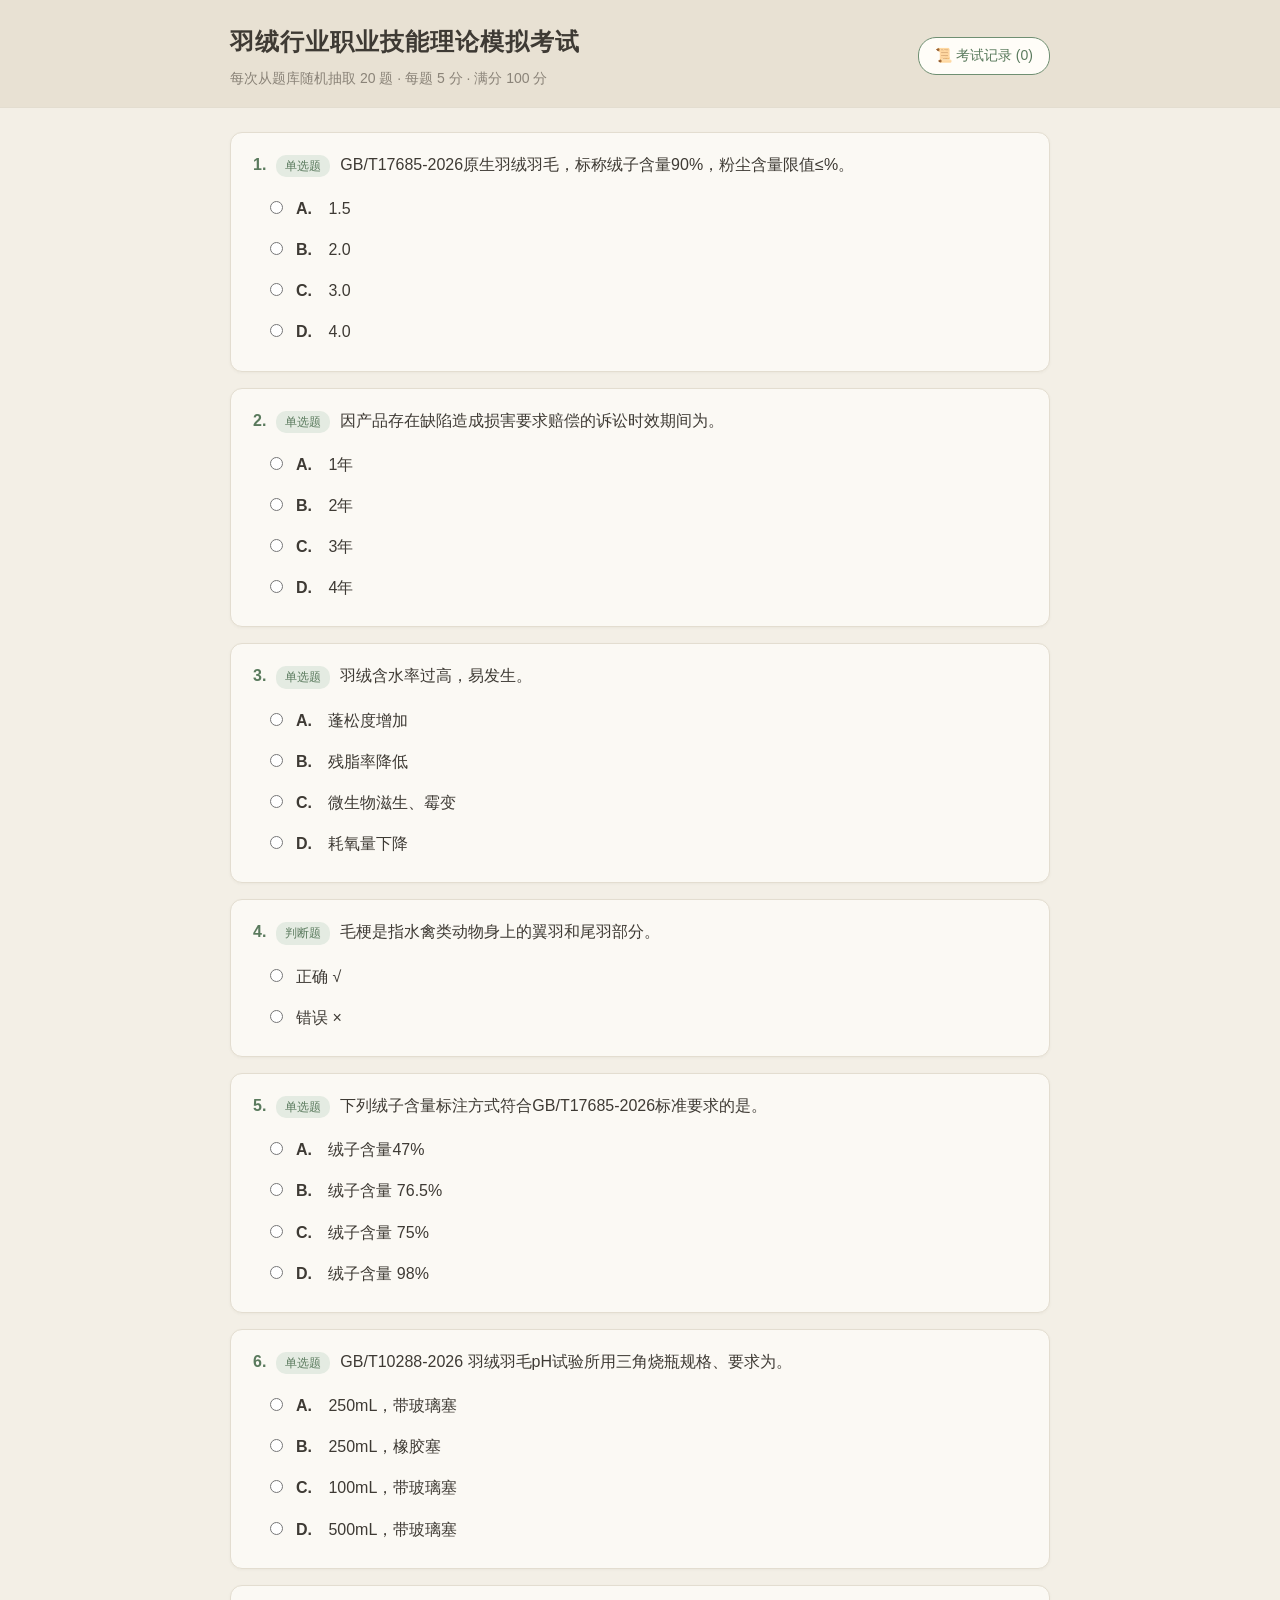
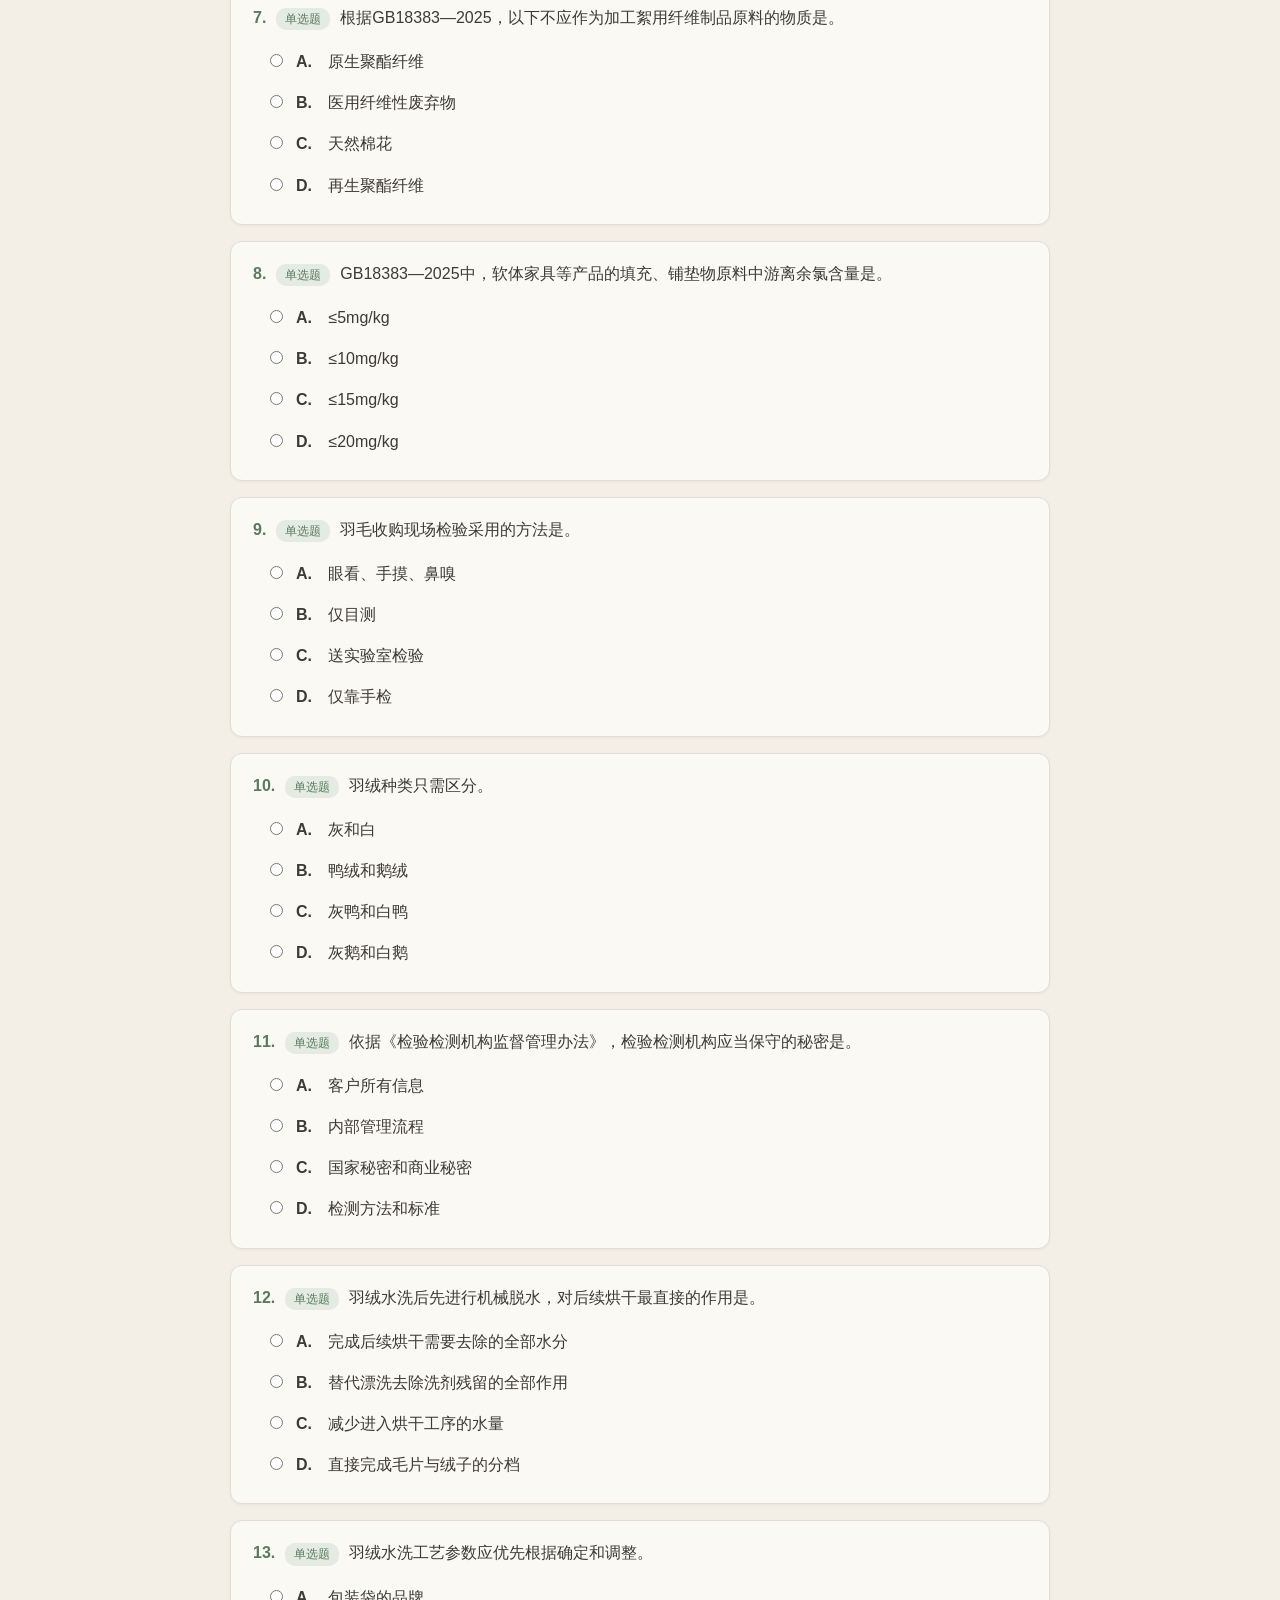
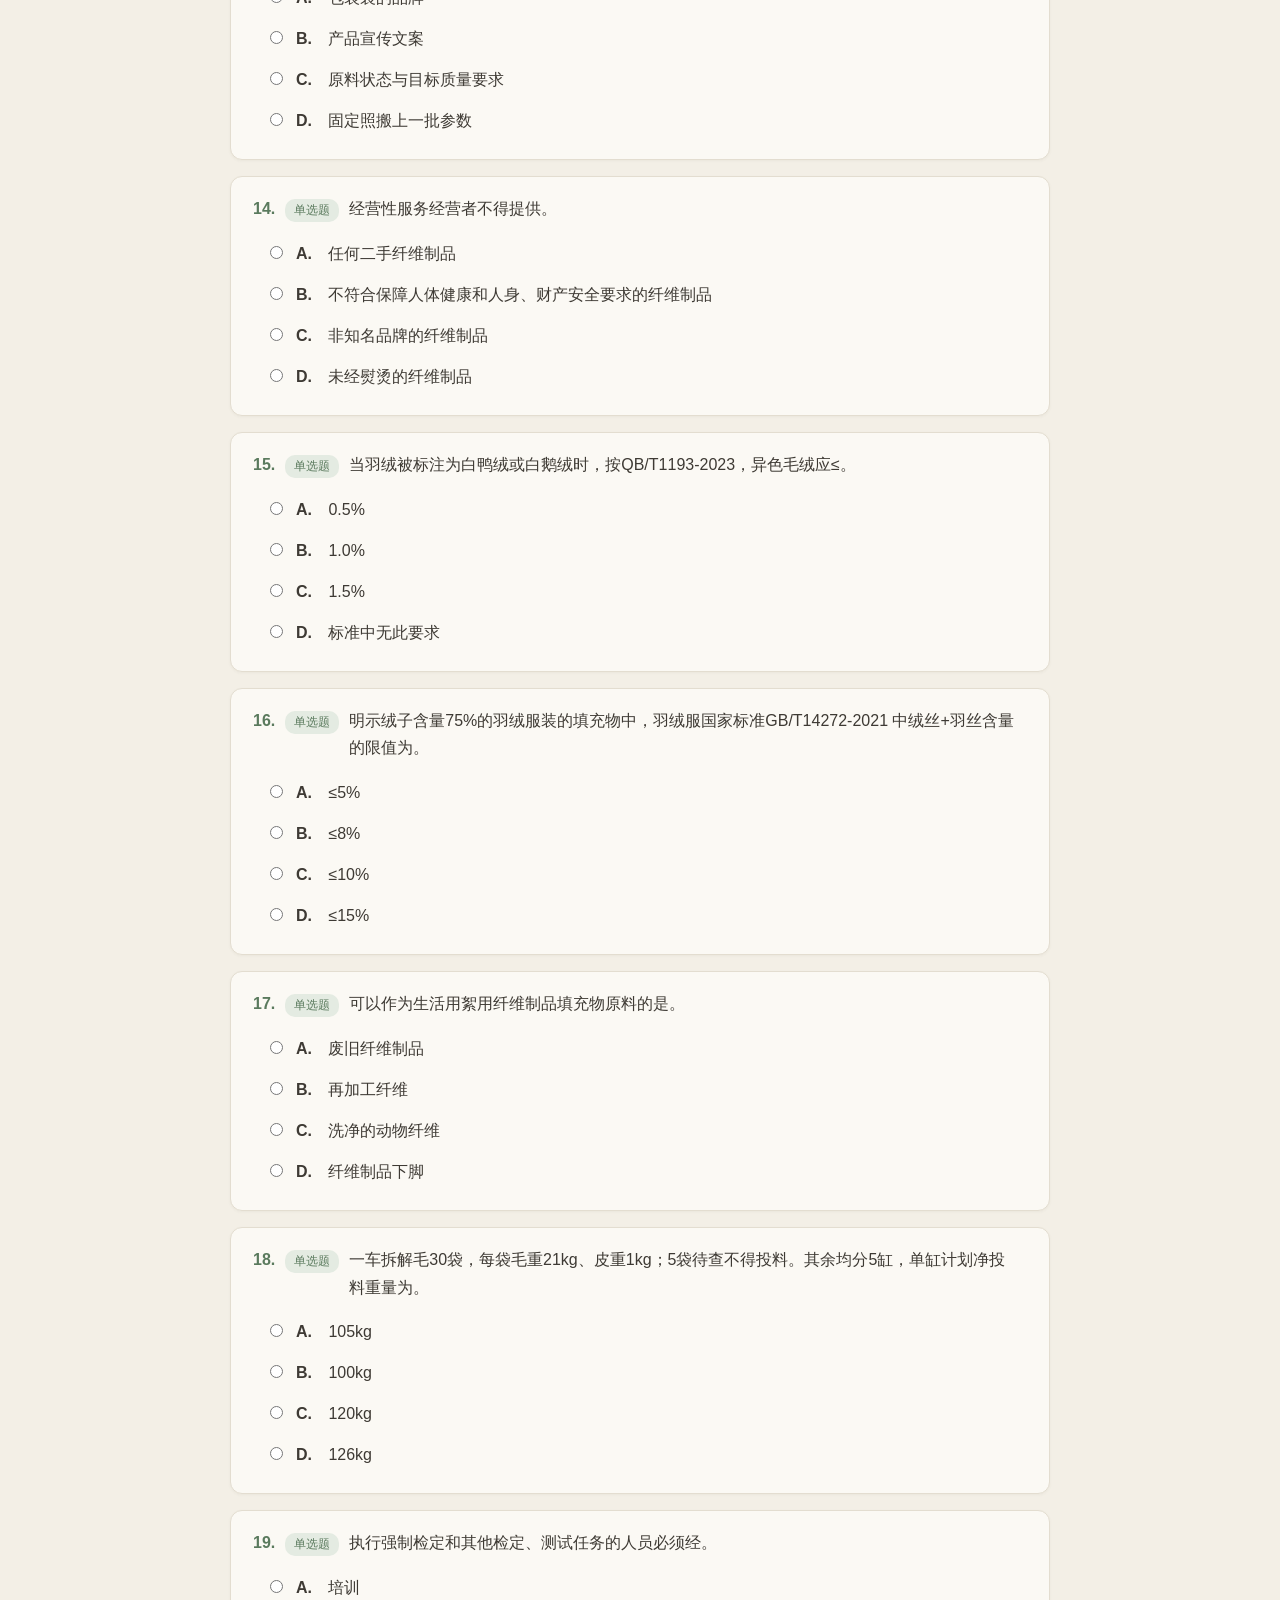
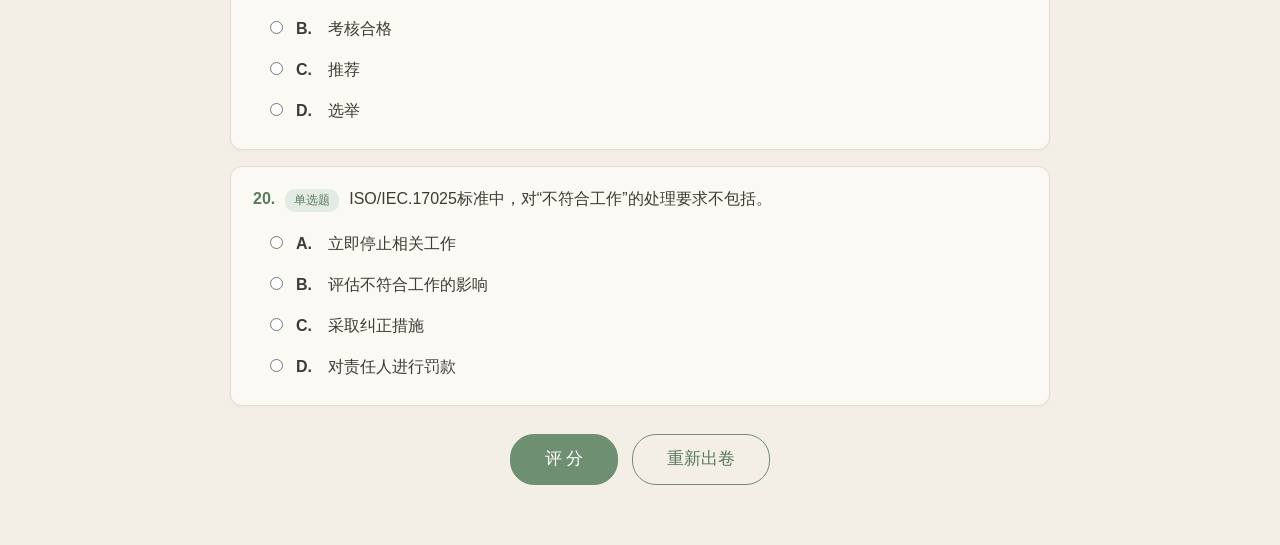
==== index.html @ 8d68539e "Initial commit: KLF Exam web app and 1000 questions bank" ====
<!DOCTYPE html>
<html lang="zh-CN">
<head>
  <meta charset="UTF-8">
  <meta name="viewport" content="width=device-width, initial-scale=1.0">
  <title>羽绒行业职业技能理论模拟考试</title>
  <link rel="stylesheet" href="style.css">
</head>
<body>
  <header class="topbar">
    <div class="wrap header-wrap">
      <div>
        <h1>羽绒行业职业技能理论模拟考试</h1>
        <p class="sub">每次从题库随机抽取 20 题 · 每题 5 分 · 满分 100 分</p>
      </div>
      <div class="header-tools">
        <button id="historyBtn" type="button" class="btn ghost-small">📜 考试记录 (<span id="historyCount">0</span>)</button>
      </div>
    </div>
  </header>

  <main class="wrap">
    <div id="docxBanner" class="docx-banner hidden">
      <div class="docx-info">
        <span class="docx-icon">📄</span>
        <div>
          <strong>已完成评分！标准题库 Word 档已解锁</strong>
          <p>您可以点击链接下载《KLF_羽绒行业理论考试题库_完整1000题.docx》以核对全套题库与标准答案。</p>
        </div>
      </div>
      <a id="downloadDocxLink" href="#" target="_blank" class="btn primary-small">📥 打开 / 下载题库 Word 档</a>
    </div>

    <div id="scoreBox" class="score-box hidden"></div>
    <form id="exam" autocomplete="off"></form>
    <div class="actions">
      <button id="gradeBtn" type="button" class="btn primary">评 分</button>
      <button id="newBtn" type="button" class="btn ghost">重新出卷</button>
    </div>
  </main>

  <!-- 考试历史记录弹窗 -->
  <div id="historyModal" class="modal-overlay hidden">
    <div class="modal-card">
      <div class="modal-head">
        <h2>考试历史成绩记录</h2>
        <button id="closeModalBtn" type="button" class="close-btn">&times;</button>
      </div>
      <div class="modal-body">
        <div id="historyList" class="history-list"></div>
        <div id="historyDetail" class="history-detail hidden">
          <button id="backToListBtn" type="button" class="btn-text">← 返回记录列表</button>
          <div id="detailContent"></div>
        </div>
      </div>
    </div>
  </div>

  <script src="app.js"></script>
</body>
</html>
---- style.css ----
:root {
  --bg: #f3efe6;
  --card: #fbf9f4;
  --border: #e3ddd0;
  --text: #3e3a34;
  --muted: #8a8378;
  --accent: #6f8f72;
  --accent-dark: #5a7a5d;
  --hover: #efeadf;
  --ok: #2f8a4c;
  --ok-bg: #e6f2e8;
  --bad: #c2453f;
  --bad-bg: #f8e7e4;
}

* { box-sizing: border-box; }

body {
  margin: 0;
  background: var(--bg);
  color: var(--text);
  font-family: "PingFang SC", "Microsoft YaHei", "Noto Sans SC", sans-serif;
  font-size: 16px;
  line-height: 1.7;
}

.wrap { max-width: 860px; margin: 0 auto; padding: 0 20px; }

.topbar {
  background: #e8e1d3;
  border-bottom: 1px solid var(--border);
  padding: 22px 0 16px;
  margin-bottom: 24px;
}
.topbar h1 { margin: 0; font-size: 24px; font-weight: 600; letter-spacing: 1px; }
.topbar .sub { margin: 4px 0 0; color: var(--muted); font-size: 14px; }

.card {
  background: var(--card);
  border: 1px solid var(--border);
  border-radius: 12px;
  padding: 18px 22px;
  margin-bottom: 16px;
  box-shadow: 0 1px 3px rgba(80, 70, 50, 0.05);
}

.q-head { display: flex; gap: 10px; align-items: baseline; margin-bottom: 10px; }
.q-no { font-weight: 600; color: var(--accent-dark); white-space: nowrap; }
.q-type {
  font-size: 12px;
  color: var(--accent-dark);
  background: #e4ebe2;
  border-radius: 10px;
  padding: 1px 9px;
  white-space: nowrap;
}
.q-text { flex: 1; }
.q-mark { margin-left: auto; font-weight: 600; white-space: nowrap; }
.q-mark.ok { color: var(--ok); }
.q-mark.bad { color: var(--bad); }

.opt {
  display: flex;
  align-items: flex-start;
  gap: 10px;
  padding: 7px 12px;
  border-radius: 8px;
  cursor: pointer;
  transition: background 0.15s;
}
.opt:hover { background: var(--hover); }
.opt input { margin-top: 6px; accent-color: var(--accent); }
.opt .key { font-weight: 600; min-width: 1.4em; }

.opt.correct { color: var(--ok); background: var(--ok-bg); font-weight: 600; }
.opt.wrong { color: var(--bad); background: var(--bad-bg); text-decoration: line-through; }
.graded .opt { cursor: default; }
.graded .opt:hover:not(.correct):not(.wrong) { background: transparent; }

textarea {
  width: 100%;
  min-height: 120px;
  padding: 10px 12px;
  border: 1px solid var(--border);
  border-radius: 8px;
  background: #fffdf8;
  color: var(--text);
  font: inherit;
  resize: vertical;
}
textarea:focus { outline: none; border-color: var(--accent); }

.ref {
  margin-top: 12px;
  padding: 12px 14px;
  border-left: 4px solid var(--ok);
  background: var(--ok-bg);
  color: var(--ok);
  border-radius: 6px;
  white-space: pre-wrap;
}
.self-grade { margin-top: 10px; display: flex; gap: 10px; align-items: center; color: var(--muted); font-size: 14px; }
.self-grade button {
  border: 1px solid var(--border);
  background: #fff;
  border-radius: 6px;
  padding: 4px 12px;
  cursor: pointer;
  font: inherit;
}
.self-grade button.on-ok { background: var(--ok); color: #fff; border-color: var(--ok); }
.self-grade button.on-bad { background: var(--bad); color: #fff; border-color: var(--bad); }

.unanswered { color: var(--bad); font-size: 14px; margin-top: 6px; }

.actions { display: flex; justify-content: center; gap: 14px; margin: 28px 0 60px; }
.btn {
  font: inherit;
  font-size: 17px;
  padding: 10px 34px;
  border-radius: 24px;
  cursor: pointer;
  border: 1px solid var(--accent);
  transition: background 0.15s;
}
.btn.primary { background: var(--accent); color: #fff; }
.btn.primary:hover { background: var(--accent-dark); }
.btn.primary:disabled { background: #b9c4b6; border-color: #b9c4b6; cursor: default; }
.btn.ghost { background: transparent; color: var(--accent-dark); }
.btn.ghost:hover { background: #e4ebe2; }

.header-wrap {
  display: flex;
  justify-content: space-between;
  align-items: center;
  flex-wrap: wrap;
  gap: 12px;
}

.docx-banner {
  display: flex;
  justify-content: space-between;
  align-items: center;
  flex-wrap: wrap;
  gap: 14px;
  background: #eaf3eb;
  border: 1px solid #b8dabf;
  border-radius: 10px;
  padding: 14px 18px;
  margin-bottom: 20px;
  box-shadow: 0 1px 3px rgba(47, 138, 76, 0.08);
}
.docx-info {
  display: flex;
  gap: 12px;
  align-items: center;
}
.docx-icon { font-size: 28px; }
.docx-info strong { color: var(--ok); font-size: 16px; }
.docx-info p { margin: 3px 0 0; color: #556b57; font-size: 13px; }

.btn.primary-small {
  font: inherit;
  font-size: 14px;
  padding: 8px 18px;
  border-radius: 20px;
  text-decoration: none;
  background: var(--ok);
  color: #fff;
  border: 1px solid var(--ok);
  cursor: pointer;
  transition: background 0.15s;
  display: inline-block;
  white-space: nowrap;
}
.btn.primary-small:hover { background: #26723e; }

.btn.ghost-small {
  font: inherit;
  font-size: 14px;
  padding: 6px 16px;
  border-radius: 18px;
  cursor: pointer;
  border: 1px solid var(--accent);
  background: #fffdf8;
  color: var(--accent-dark);
  transition: all 0.15s;
}
.btn.ghost-small:hover { background: #e4ebe2; }

/* Modal 彈窗樣式 */
.modal-overlay {
  position: fixed;
  inset: 0;
  background: rgba(30, 25, 20, 0.45);
  display: flex;
  align-items: center;
  justify-content: center;
  z-index: 1000;
  padding: 20px;
}
.modal-card {
  background: var(--card);
  border: 1px solid var(--border);
  border-radius: 14px;
  width: 100%;
  max-width: 820px;
  max-height: 85vh;
  display: flex;
  flex-direction: column;
  box-shadow: 0 10px 30px rgba(0, 0, 0, 0.15);
}
.modal-head {
  display: flex;
  justify-content: space-between;
  align-items: center;
  padding: 16px 22px;
  border-bottom: 1px solid var(--border);
}
.modal-head h2 { margin: 0; font-size: 20px; color: var(--text); }
.close-btn {
  background: transparent;
  border: none;
  font-size: 28px;
  color: var(--muted);
  cursor: pointer;
  line-height: 1;
}
.close-btn:hover { color: var(--bad); }

.modal-body {
  padding: 20px;
  overflow-y: auto;
  flex: 1;
}

.history-item {
  display: flex;
  justify-content: space-between;
  align-items: center;
  padding: 14px 18px;
  border: 1px solid var(--border);
  border-radius: 10px;
  margin-bottom: 12px;
  background: #fffdf8;
  cursor: pointer;
  transition: all 0.15s;
}
.history-item:hover {
  background: var(--hover);
  border-color: var(--accent);
  transform: translateY(-1px);
}
.history-score { font-size: 22px; font-weight: 700; color: var(--accent-dark); }
.history-date { color: var(--muted); font-size: 13px; }
.history-stats { font-size: 14px; color: var(--text); margin-top: 3px; }
.btn-text {
  background: transparent;
  border: none;
  color: var(--accent-dark);
  font: inherit;
  font-weight: 600;
  cursor: pointer;
  padding: 0 0 14px;
  display: inline-block;
}
.btn-text:hover { text-decoration: underline; }

.history-detail-item {
  border: 1px solid var(--border);
  border-radius: 8px;
  padding: 14px 16px;
  margin-bottom: 12px;
  background: #fffdf8;
}
.history-detail-item.ok-border { border-left: 4px solid var(--ok); }
.history-detail-item.bad-border { border-left: 4px solid var(--bad); }
.history-detail-item.pending-border { border-left: 4px solid var(--muted); }

.score-box {
  text-align: center;
  background: var(--card);
  border: 1px solid var(--border);
  border-radius: 12px;
  padding: 18px;
  margin-bottom: 20px;
}
.score-box .big { font-size: 40px; font-weight: 700; color: var(--accent-dark); }
.score-box .detail { color: var(--muted); font-size: 14px; }
.hidden { display: none !important; }
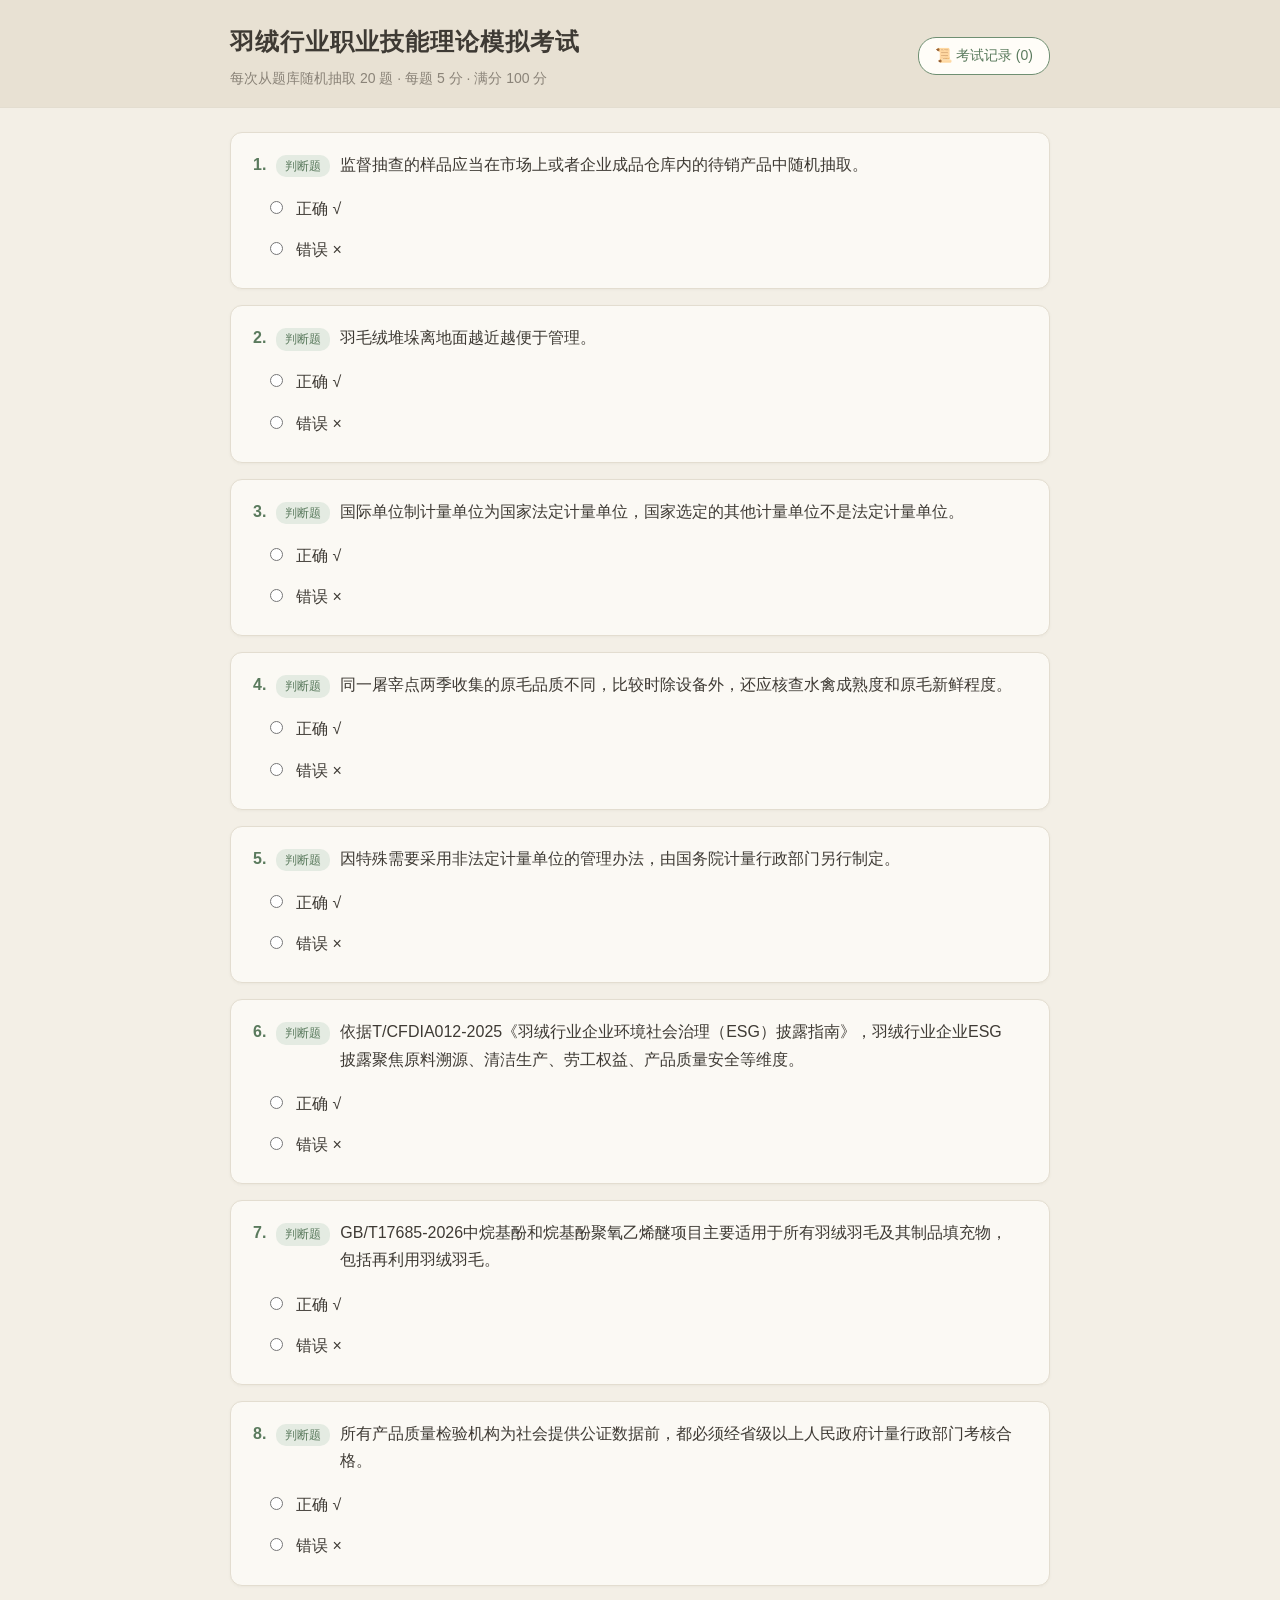
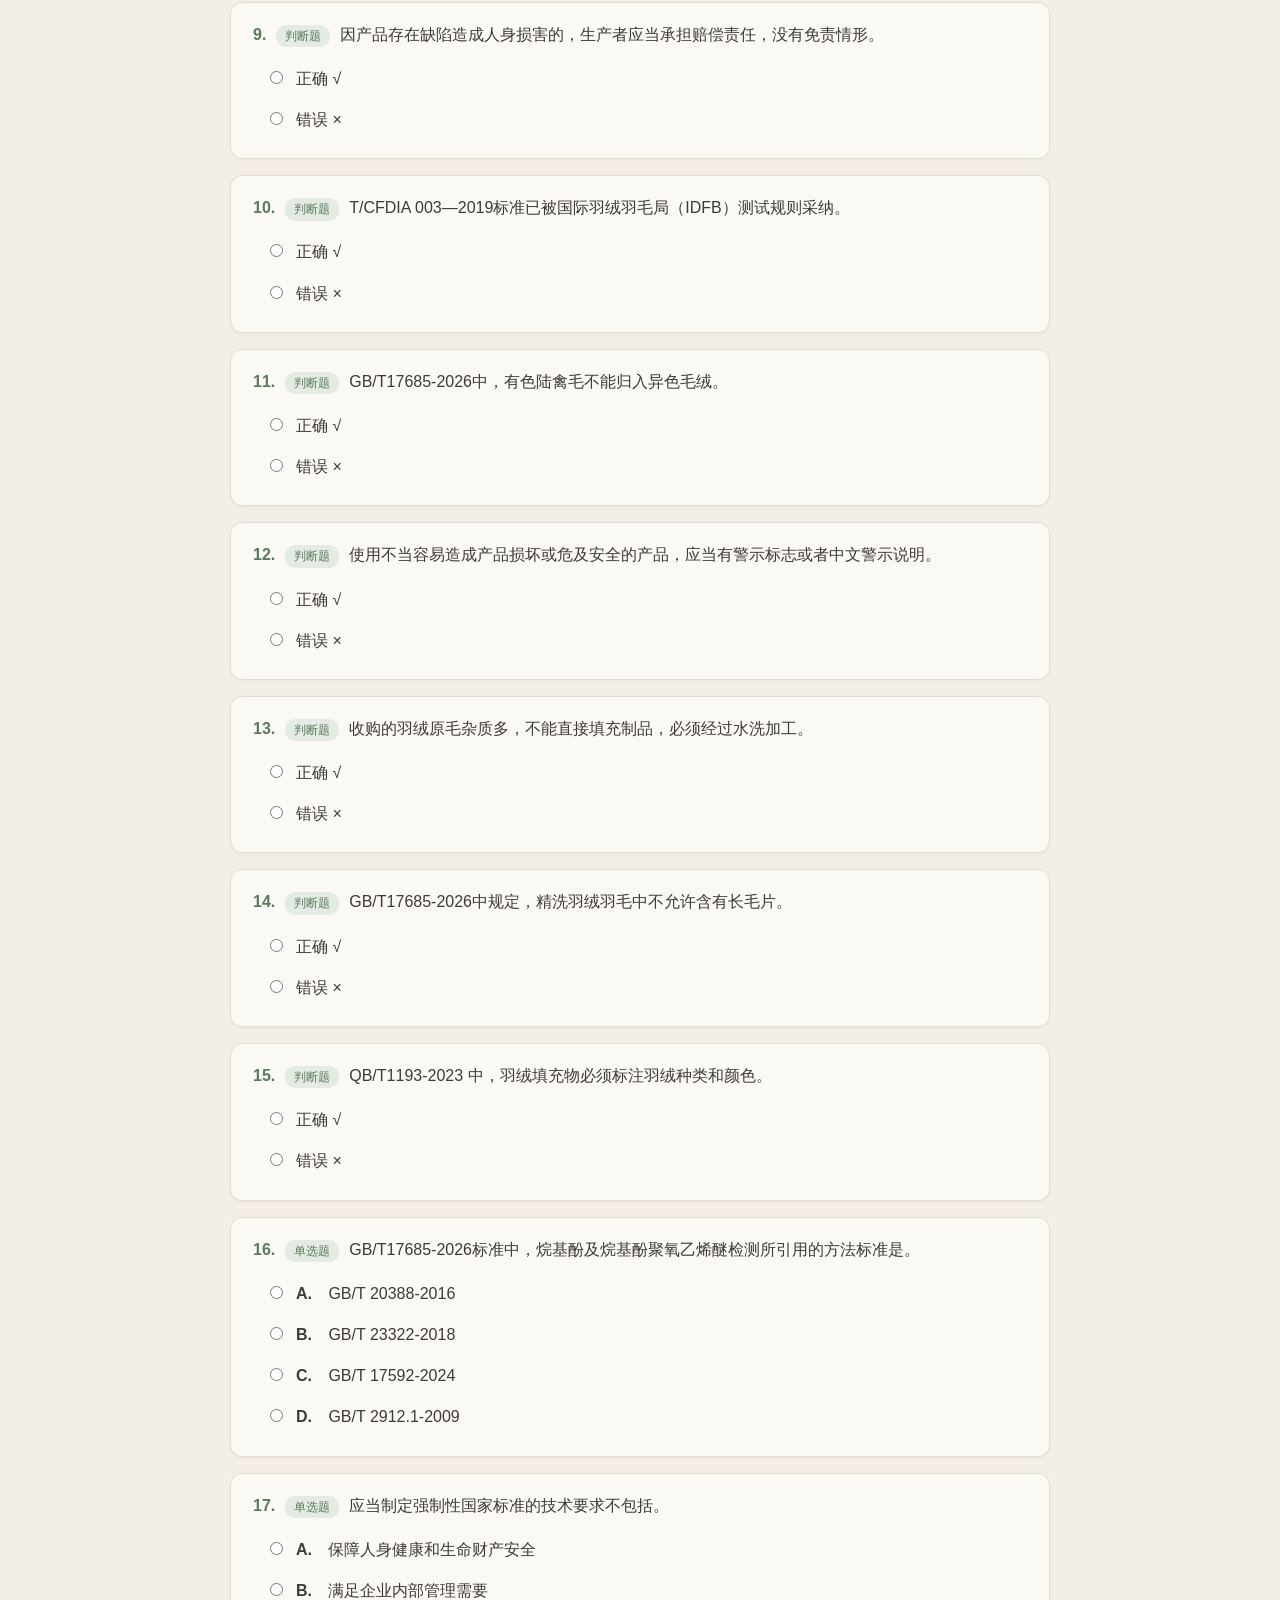
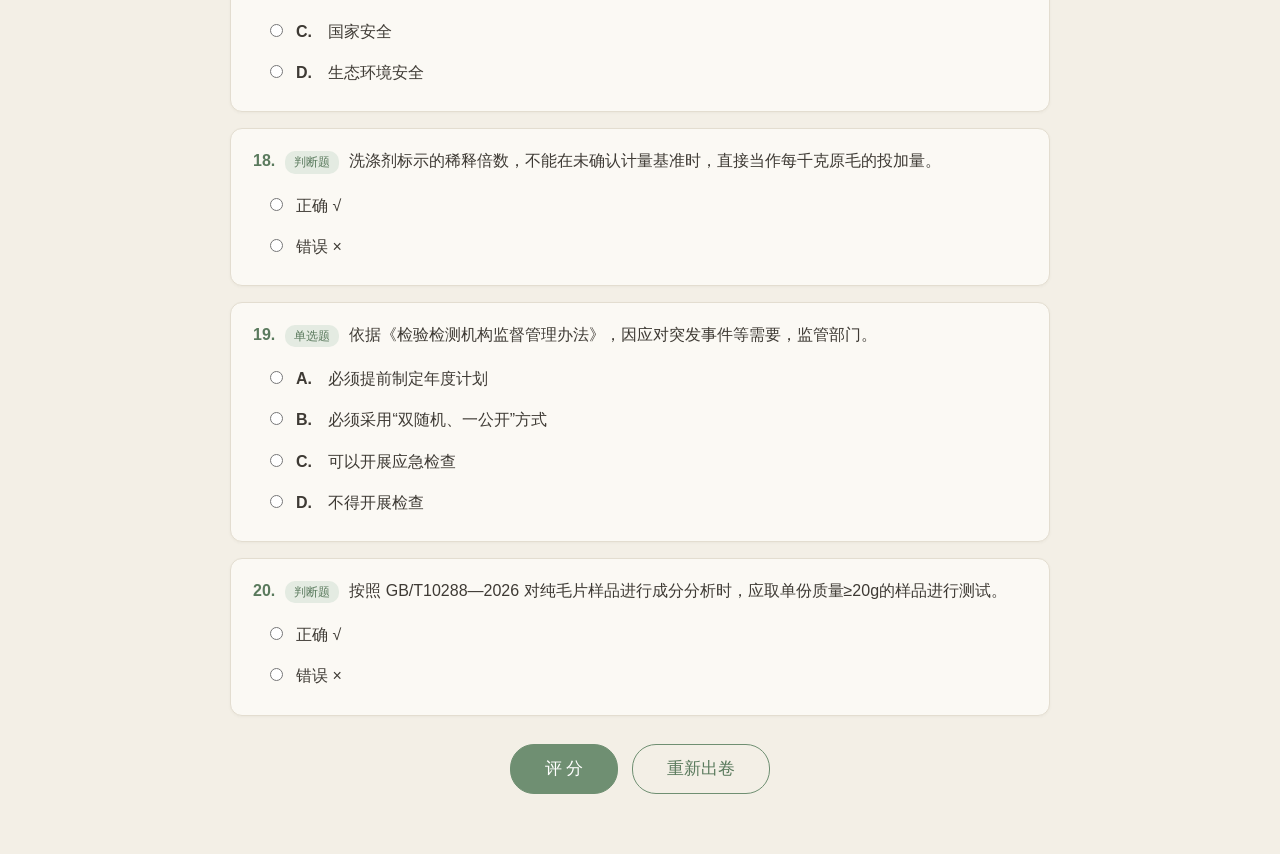
==== commit b3259c68: "Robust grading evaluation with cache-busting script version" ====
--- a/index.html
+++ b/index.html
@@ -56,6 +56,6 @@
     </div>
   </div>
 
-  <script src="app.js"></script>
+  <script src="app.js?v=20261007_01"></script>
 </body>
 </html>
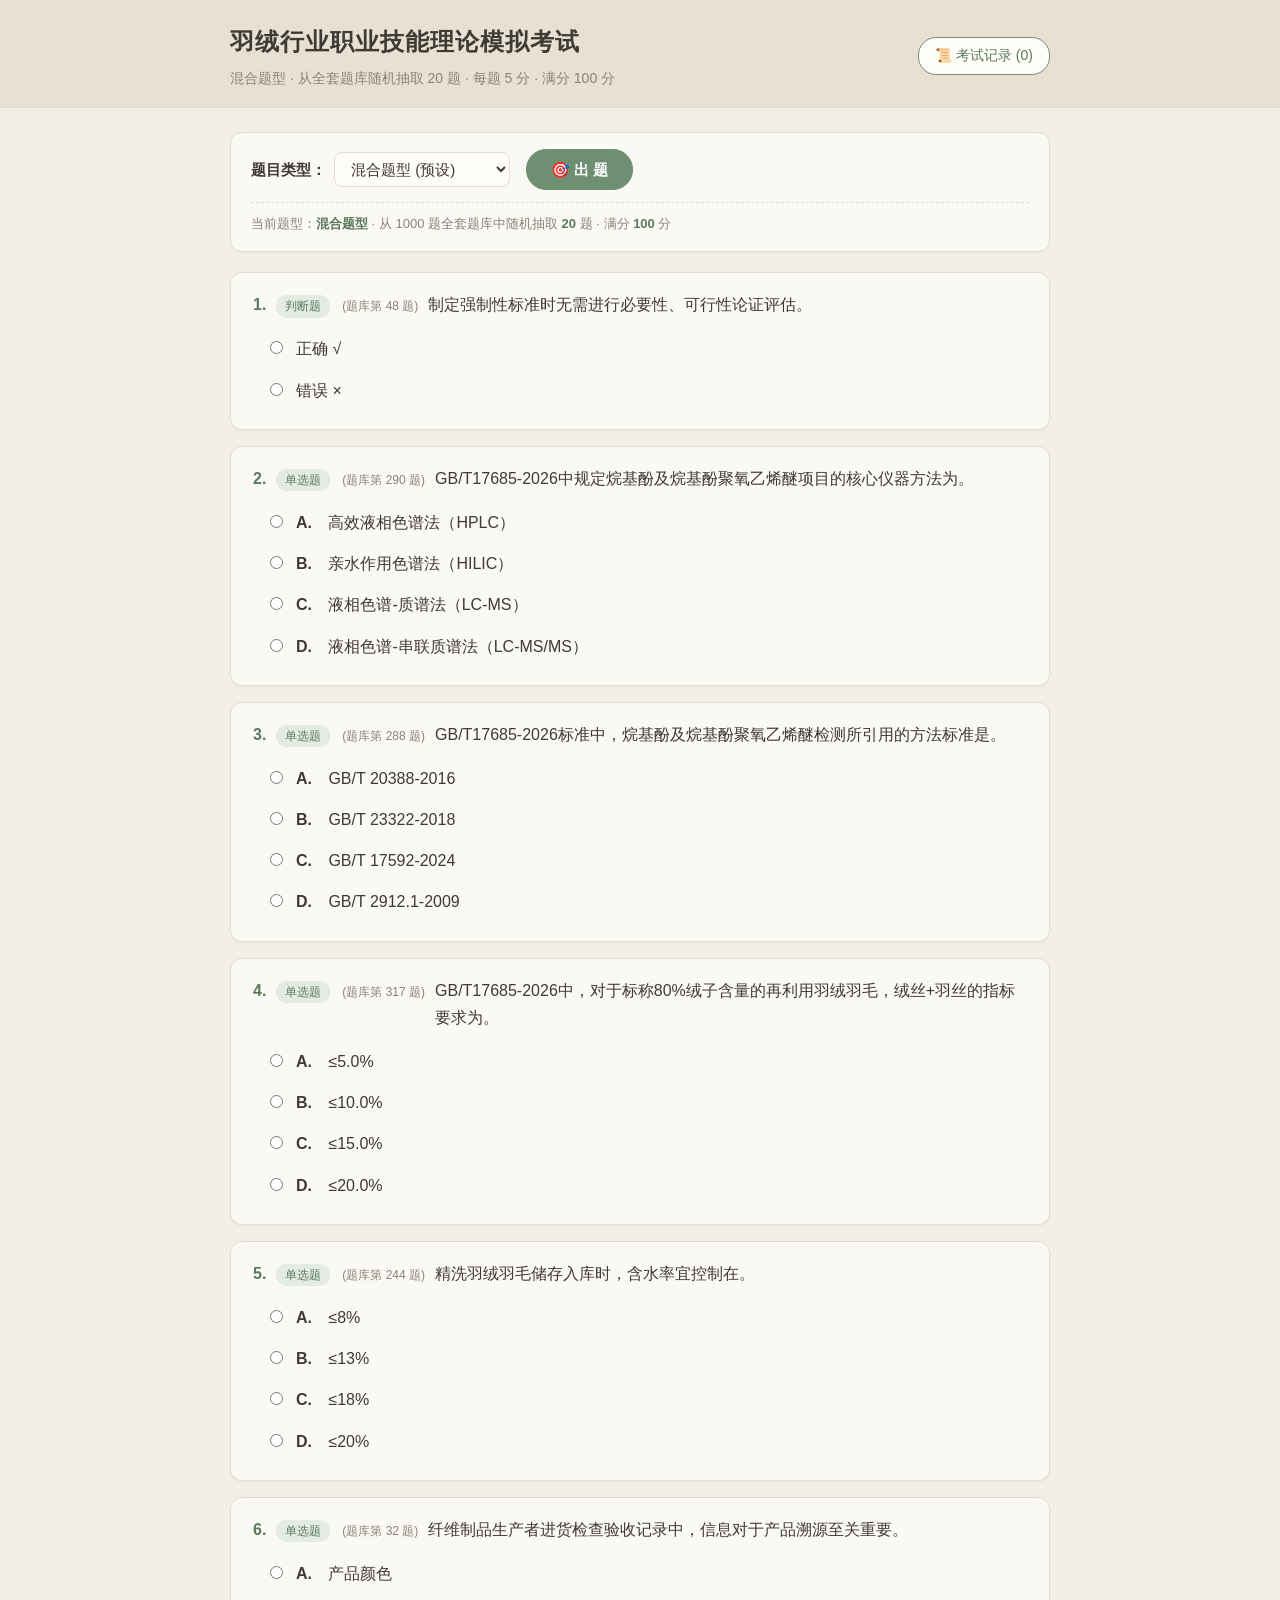
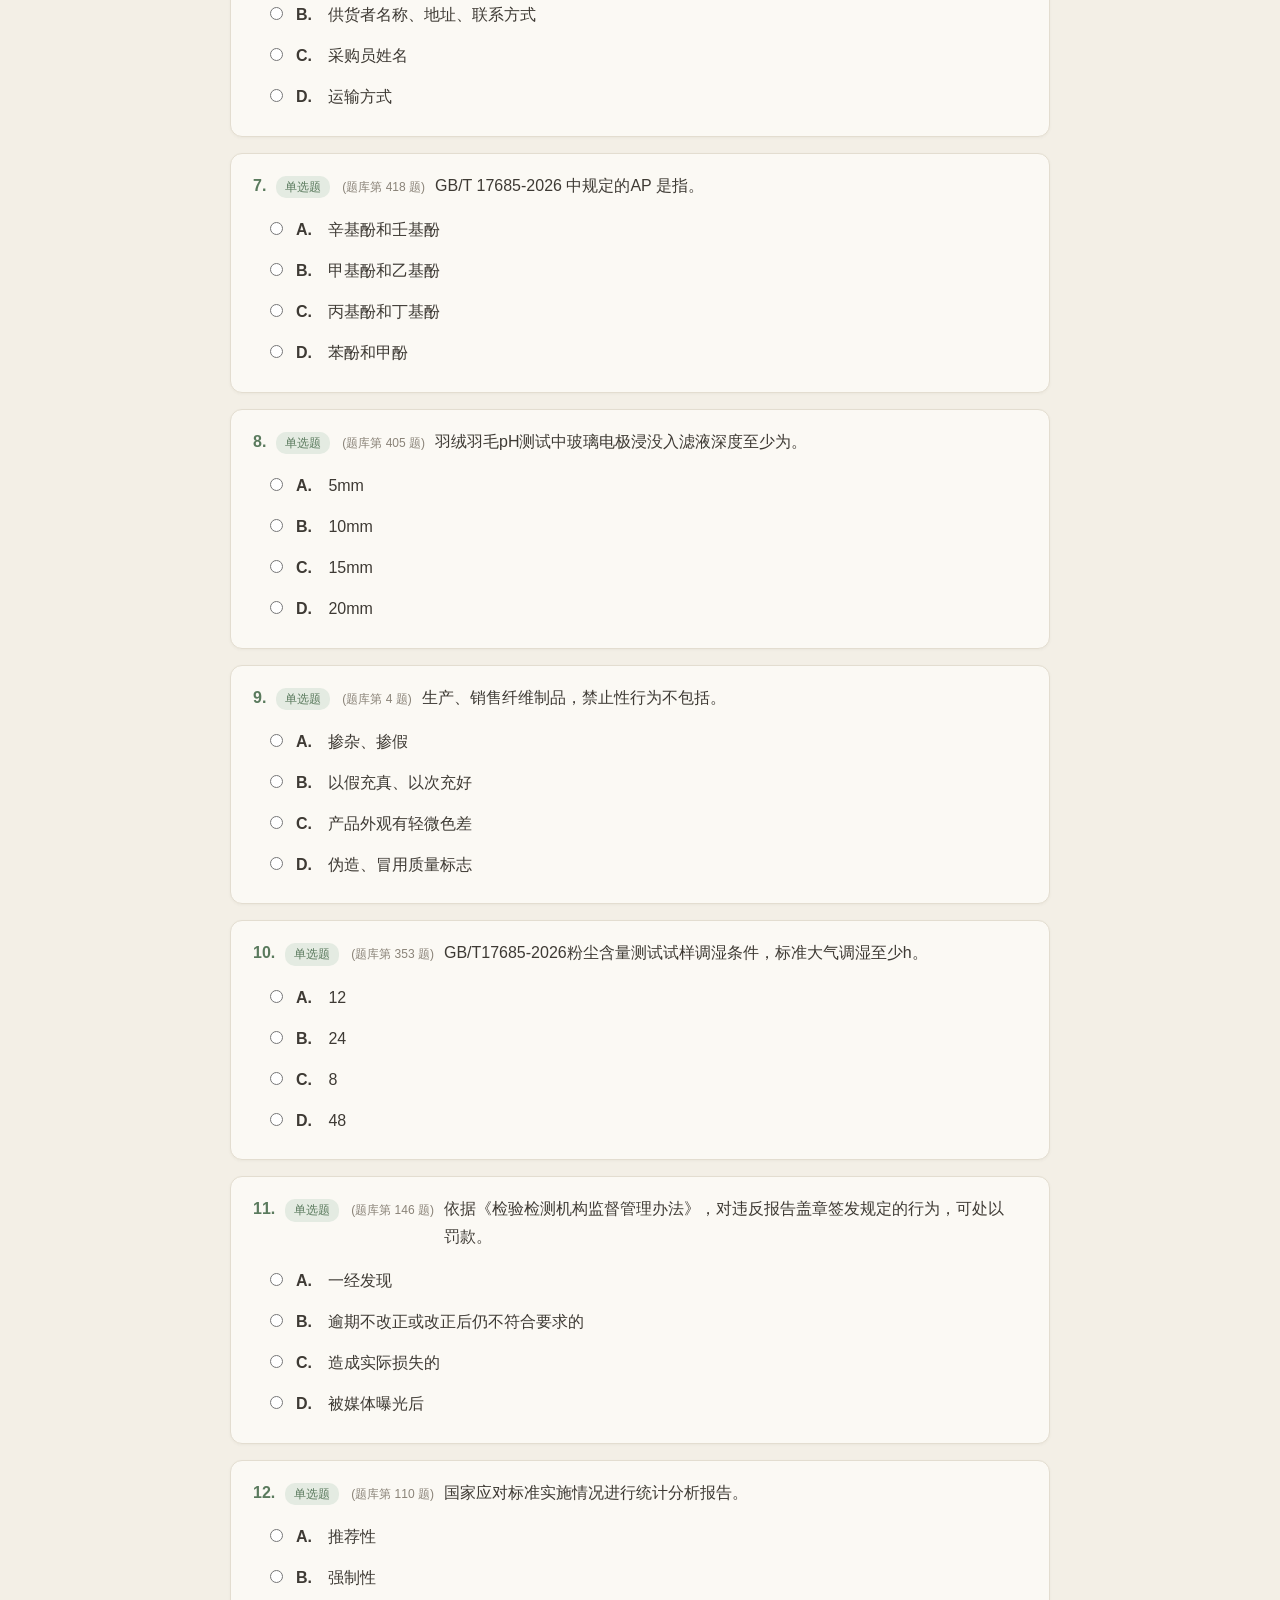
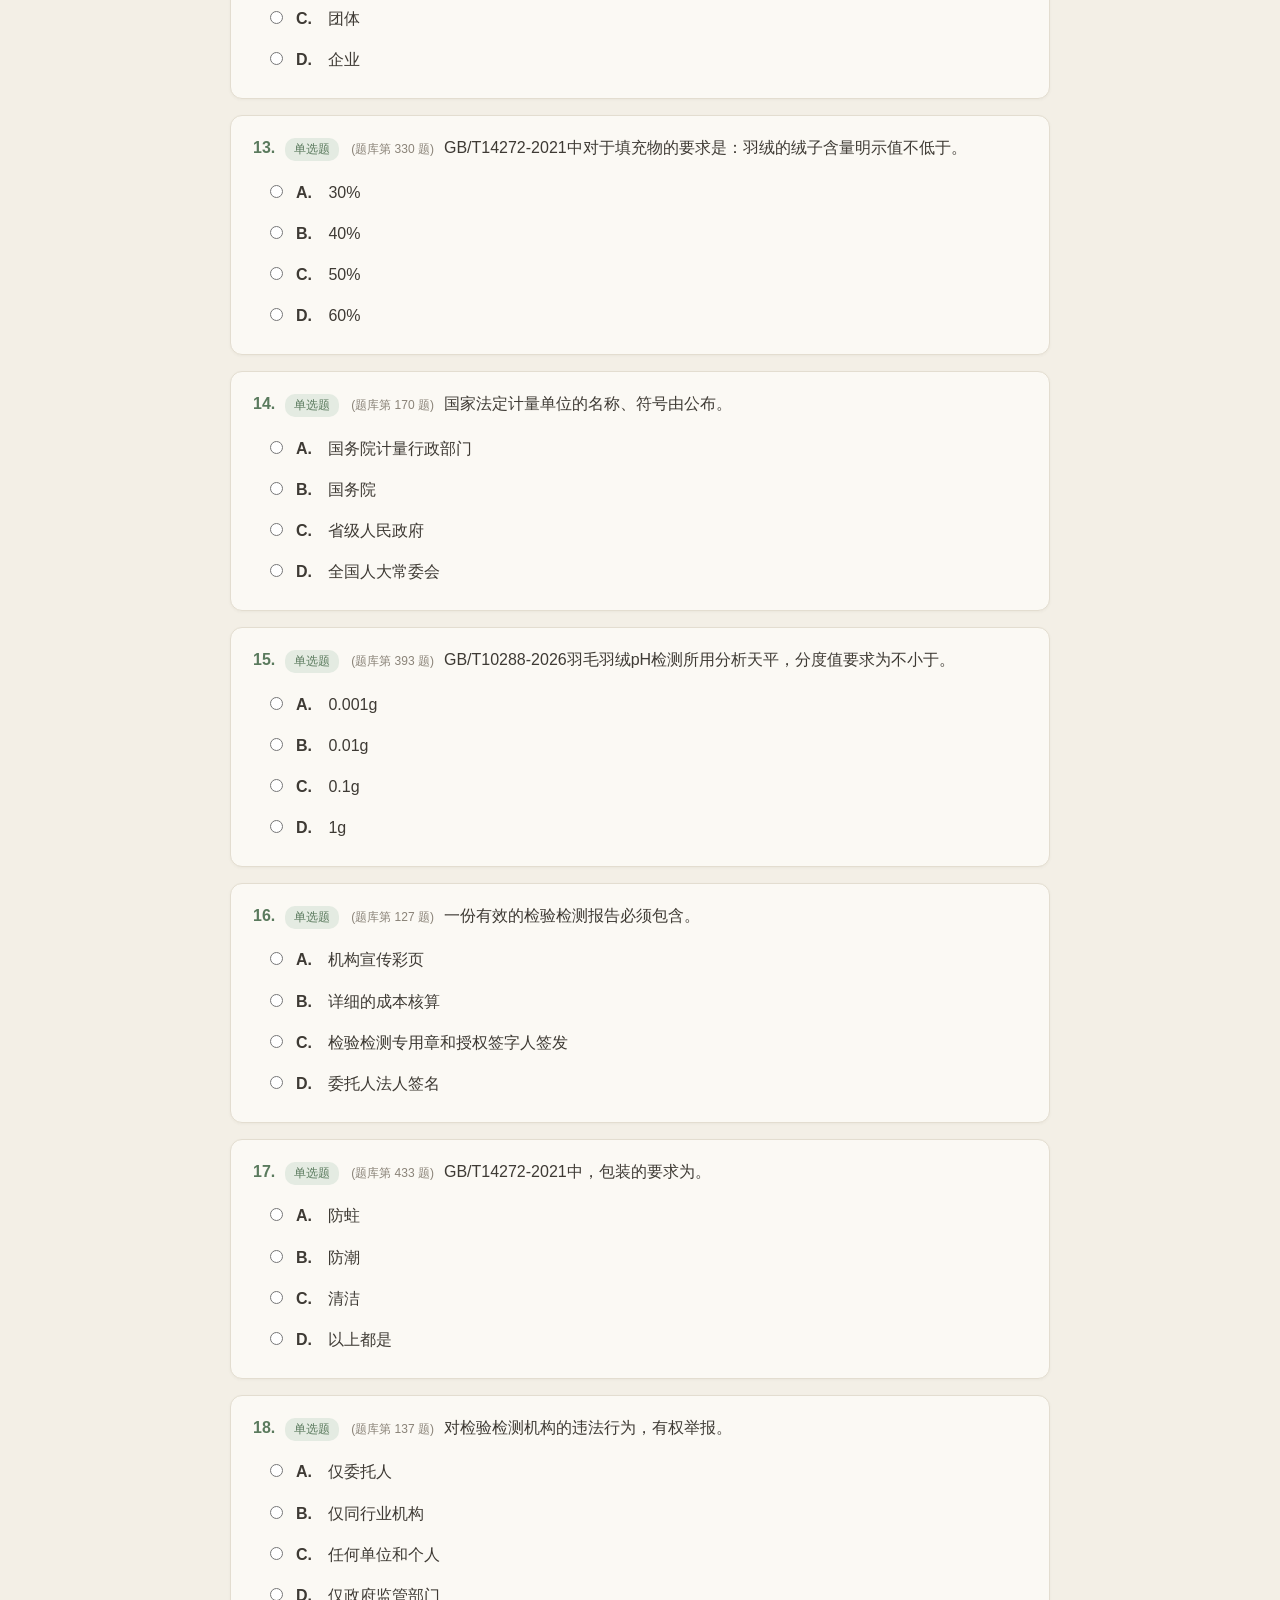
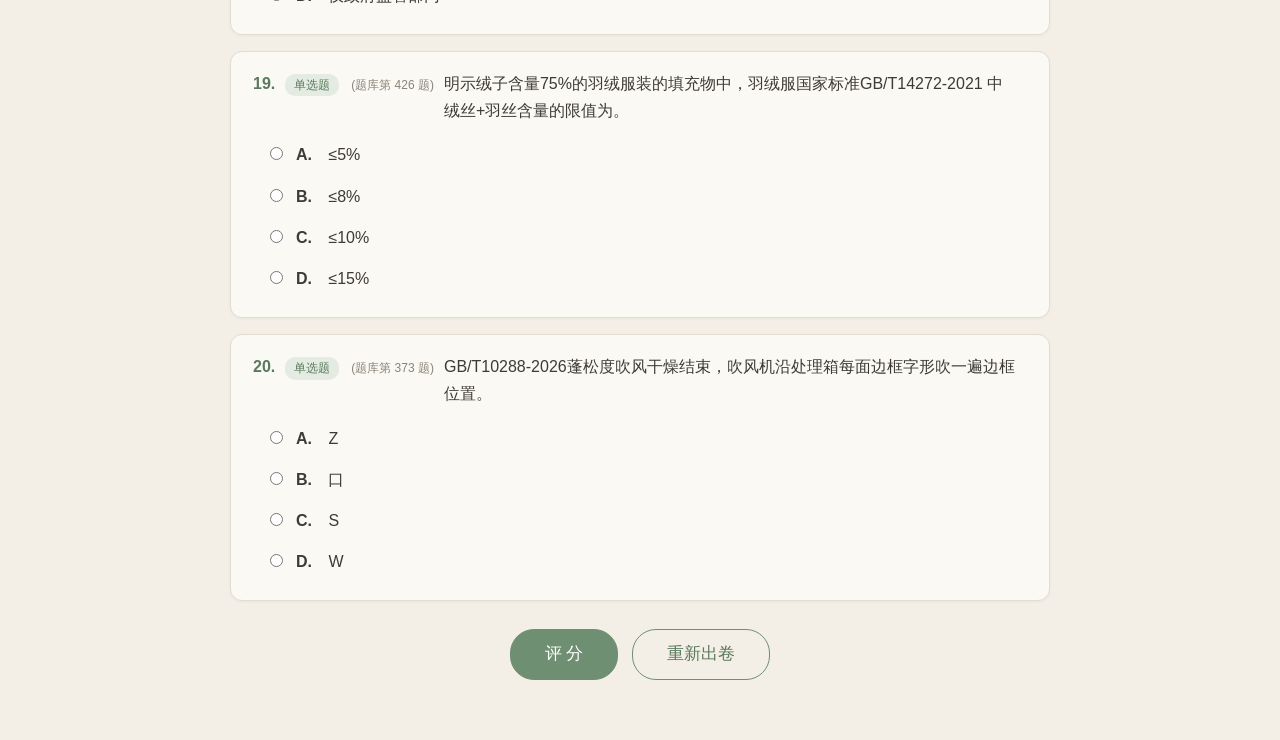
==== commit 898e602b: "feat: 新增題型選單與自訂出題範圍功能" ====
--- a/index.html
+++ b/index.html
@@ -11,7 +11,7 @@
     <div class="wrap header-wrap">
       <div>
         <h1>羽绒行业职业技能理论模拟考试</h1>
-        <p class="sub">每次从题库随机抽取 20 题 · 每题 5 分 · 满分 100 分</p>
+        <p class="sub" id="topSubTitle">每次从题库随机抽取 20 题 · 每题 5 分 · 满分 100 分</p>
       </div>
       <div class="header-tools">
         <button id="historyBtn" type="button" class="btn ghost-small">📜 考试记录 (<span id="historyCount">0</span>)</button>
@@ -20,6 +20,41 @@
   </header>
 
   <main class="wrap">
+    <!-- 出题设置控制区 -->
+    <div class="card config-card">
+      <div class="config-row">
+        <div class="config-field">
+          <label for="typeSelect" class="config-label">题目类型：</label>
+          <select id="typeSelect" class="config-select">
+            <option value="mixed" selected>混合题型 (预设)</option>
+            <option value="single">单选题 (上限500题)</option>
+            <option value="multi">多选题 (上限240题)</option>
+            <option value="judge">判断题 (上限230题)</option>
+            <option value="short">简答题 (上限30题)</option>
+          </select>
+        </div>
+
+        <div id="rangeGroup" class="config-field range-group hidden">
+          <label class="config-label">出题范围：</label>
+          <div class="range-inputs">
+            <span class="range-text">第</span>
+            <input type="number" id="rangeFrom" min="1" max="500" value="1" class="config-input range-num" placeholder="起始">
+            <span class="range-sep">~</span>
+            <input type="number" id="rangeTo" min="1" max="500" value="100" class="config-input range-num" placeholder="结束">
+            <span class="range-text">题</span>
+            <span id="rangeLimitHint" class="range-hint">（上限 500 题）</span>
+          </div>
+        </div>
+
+        <div class="config-field config-action">
+          <button id="generateBtn" type="button" class="btn primary-accent">🎯 出 题</button>
+        </div>
+      </div>
+      <div id="configSummary" class="config-summary">
+        <span>当前题型：<strong>混合题型</strong> · 从 1000 题全套题库中随机抽取 20 题</span>
+      </div>
+    </div>
+
     <div id="docxBanner" class="docx-banner hidden">
       <div class="docx-info">
         <span class="docx-icon">📄</span>
@@ -56,6 +91,6 @@
     </div>
   </div>
 
-  <script src="app.js?v=20261007_01"></script>
+  <script src="app.js?v=20261010_02"></script>
 </body>
 </html>
--- a/style.css
+++ b/style.css
@@ -287,4 +287,117 @@
 }
 .score-box .big { font-size: 40px; font-weight: 700; color: var(--accent-dark); }
 .score-box .detail { color: var(--muted); font-size: 14px; }
+
+/* 出题模式设定面板 */
+.config-card {
+  margin-bottom: 20px;
+  background: var(--card);
+  border: 1px solid var(--border);
+  border-radius: 12px;
+  padding: 16px 20px;
+  box-shadow: 0 1px 3px rgba(80, 70, 50, 0.05);
+}
+
+.config-row {
+  display: flex;
+  align-items: center;
+  flex-wrap: wrap;
+  gap: 16px;
+}
+
+.config-field {
+  display: flex;
+  align-items: center;
+  gap: 8px;
+}
+
+.config-label {
+  font-weight: 600;
+  color: var(--text);
+  white-space: nowrap;
+  font-size: 15px;
+}
+
+.config-select, .config-input {
+  font: inherit;
+  font-size: 15px;
+  padding: 7px 12px;
+  border: 1px solid var(--border);
+  border-radius: 8px;
+  background: #fffdf8;
+  color: var(--text);
+  outline: none;
+  transition: border-color 0.15s, box-shadow 0.15s;
+}
+
+.config-select {
+  cursor: pointer;
+}
+
+.config-select:focus, .config-input:focus {
+  border-color: var(--accent);
+  box-shadow: 0 0 0 3px rgba(111, 143, 114, 0.2);
+}
+
+.range-inputs {
+  display: inline-flex;
+  align-items: center;
+  gap: 6px;
+}
+
+.range-text, .range-sep {
+  color: var(--muted);
+  font-size: 14px;
+}
+
+.range-num {
+  width: 86px;
+  text-align: center;
+}
+
+.range-hint {
+  font-size: 13px;
+  color: var(--muted);
+  white-space: nowrap;
+}
+
+.btn.primary-accent {
+  background: var(--accent);
+  color: #fff;
+  border-color: var(--accent);
+  padding: 7px 24px;
+  font-size: 15px;
+  font-weight: 600;
+  border-radius: 20px;
+  cursor: pointer;
+  transition: background 0.15s, transform 0.1s;
+}
+
+.btn.primary-accent:hover {
+  background: var(--accent-dark);
+}
+
+.btn.primary-accent:active {
+  transform: translateY(1px);
+}
+
+.config-summary {
+  margin-top: 12px;
+  padding-top: 10px;
+  border-top: 1px dashed var(--border);
+  font-size: 13px;
+  color: var(--muted);
+}
+
+.config-summary strong {
+  color: var(--accent-dark);
+}
+
+.q-source-no {
+  font-size: 12px;
+  color: var(--muted);
+  font-weight: normal;
+  margin-left: 2px;
+}
+
 .hidden { display: none !important; }
